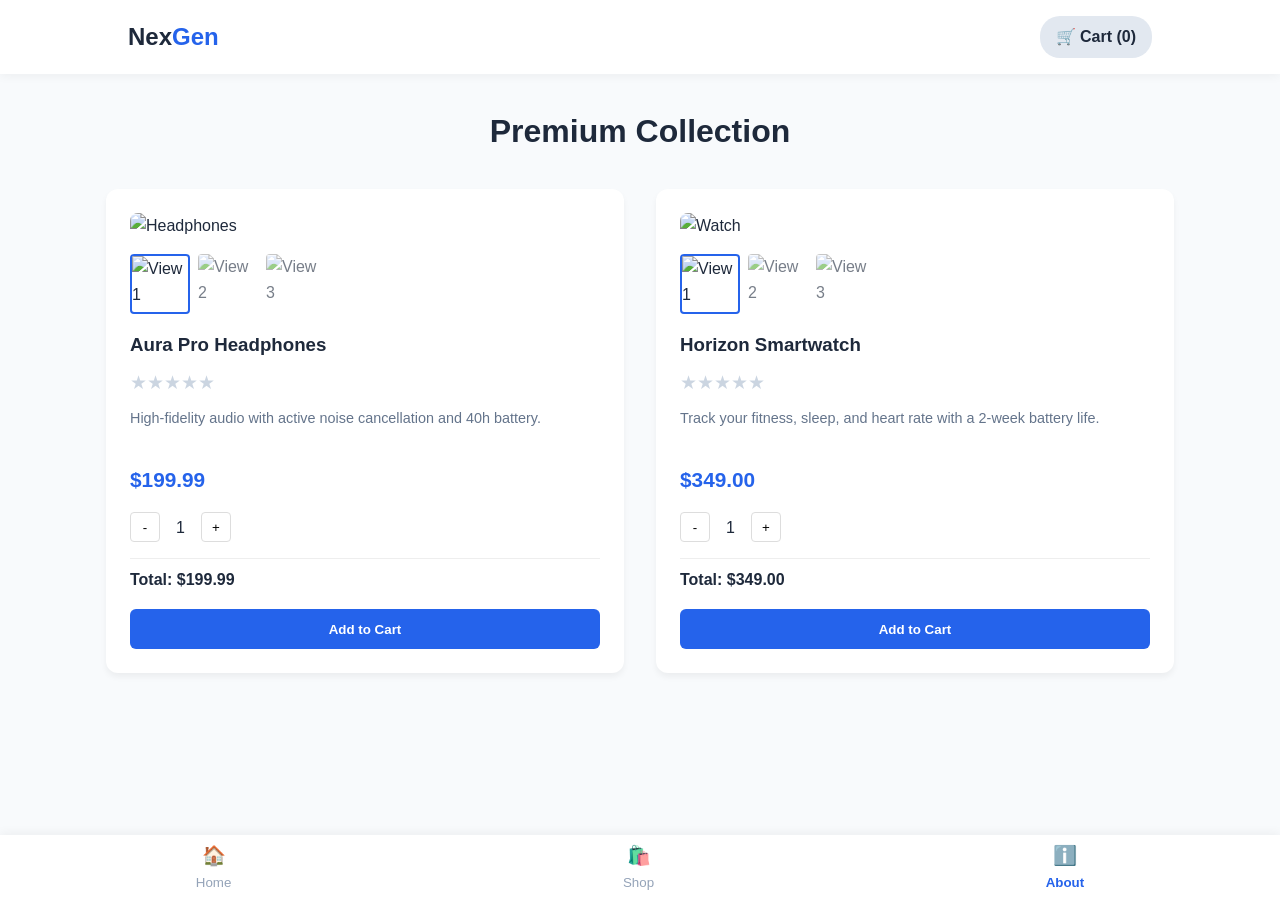
==== index.html @ 820c5898 "praveenG" ====
<!DOCTYPE html>
<html lang="en">
<head>
    <meta charset="UTF-8">
    <meta name="viewport" content="width=device-width, initial-scale=1.0">
    <title>NexGen Electronics | Shop</title>
    <link rel="stylesheet" href="style.css">

</head>
<body>

    <header class="main-header">
        <div class="logo">Nex<span>Gen</span></div>
        <!-- <nav>
            <ul class="nav-links">
                <li><a href="home.html">Home</a></li>
                <li><a href="work.html" class="active">Shop</a></li>
                <li><a href="about.html">About</a></li>
            </ul>
        </nav> -->
        <div class="cart-status">
            🛒 Cart (<span id="globalCartCount">0</span>)
        </div>
    </header>

    <main class="container" style="margin-bottom: 70px">
        <h1 class="section-title">Premium Collection</h1>
        
        <div class="product-grid">
            <div class="product-card" data-base-price="199.99">
                <div class="gallery">
                    <img src="https://images.unsplash.com/photo-1505740420928-5e560c06d30e?w=500" class="main-img" alt="Headphones">
                    <div class="thumbs">
                        <img src="https://images.unsplash.com/photo-1505740420928-5e560c06d30e?w=500" class="active" alt="View 1">
                        <img src="https://images.unsplash.com/photo-1484704849700-f032a568e944?w=500" alt="View 2">
                        <img src="https://images.unsplash.com/photo-1583394838336-acd977736f90?w=500" alt="View 3">
                    </div>
                </div>
                <div class="details">
                    <h3>Aura Pro Headphones</h3>
                    <div class="stars" data-rating="0">
                        <span data-v="1">★</span><span data-v="2">★</span><span data-v="3">★</span><span data-v="4">★</span><span data-v="5">★</span>
                    </div>
                    <p class="desc">High-fidelity audio with active noise cancellation and 40h battery.</p>
                    <p class="price">$199.99</p>
                    <div class="qty-control">
                        <button class="minus">-</button>
                        <span class="qty">1</span>
                        <button class="plus">+</button>
                    </div>
                    <p class="total-line">Total: $<span class="total">199.99</span></p>
                    <button class="btn-add">Add to Cart</button>
                </div>
            </div>

            <div class="product-card" data-base-price="349.00">
                <div class="gallery">
                    <img src="https://images.unsplash.com/photo-1523275335684-37898b6baf30?w=500" class="main-img" alt="Watch">
                    <div class="thumbs">
                        <img src="https://images.unsplash.com/photo-1523275335684-37898b6baf30?w=500" class="active" alt="View 1">
                        <img src="https://images.unsplash.com/photo-1508685096489-7aacd43bd3b1?w=500" alt="View 2">
                        <img src="https://images.unsplash.com/photo-1542496658-e33a6d0d50f6?w=500" alt="View 3">
                    </div>
                </div>
                <div class="details">
                    <h3>Horizon Smartwatch</h3>
                    <div class="stars" data-rating="0">
                        <span data-v="1">★</span><span data-v="2">★</span><span data-v="3">★</span><span data-v="4">★</span><span data-v="5">★</span>
                    </div>
                    <p class="desc">Track your fitness, sleep, and heart rate with a 2-week battery life.</p>
                    <p class="price">$349.00</p>
                    <div class="qty-control">
                        <button class="minus">-</button>
                        <span class="qty">1</span>
                        <button class="plus">+</button>
                    </div>
                    <p class="total-line">Total: $<span class="total">349.00</span></p>
                    <button class="btn-add">Add to Cart</button>
                </div>
            </div>
        </div>
    </main>

    <div id="toast" class="toast">Product added to cart! 🛒</div>

    <nav style="position: fixed; bottom: 0; left: 0; width: 100%; height: 65px; background: white; display: flex; justify-content: space-around; align-items: center; box-shadow: 0 -2px 10px rgba(0,0,0,0.05); z-index: 1000;">
        <a href="homepage.html" style="text-decoration: none; color: #94a3b8; display: flex; flex-direction: column; align-items: center;">
            <span style="font-size: 1.2rem;">🏠</span>
            <small>Home</small>
        </a>
        <a href="index.html" style="text-decoration: none; color: #94a3b8; display: flex; flex-direction: column; align-items: center;">
            <span style="font-size: 1.2rem;">🛍️</span>
            <small>Shop</small>
        </a>
        <a href="about.html" style="text-decoration: none; color: #2563eb; display: flex; flex-direction: column; align-items: center;">
            <span style="font-size: 1.2rem;">ℹ️</span>
            <small style="font-weight: bold;">About</small>
        </a>
    </nav>

    <script src="script.js"></script>
</body>
</html>
---- style.css ----
:root {
    --primary: #2563eb;
    --dark: #1e293b;
    --light: #f8fafc;
    --accent: #f59e0b;
}

* { box-sizing: border-box; 
    margin: 0; 
    padding: 0; 
    font-family: 'Inter', sans-serif; 
}

body { background: var(--light); 
    color: var(--dark); 
    line-height: 1.6; }

/* Navbar */
.main-header {
    background: white;
    padding: 1rem 10%; 
    display: flex;
    justify-content: space-between;
    align-items: center;
    box-shadow: 0 2px 10px rgba(0,0,0,0.05);
    position: sticky;  
    top: 0; 
    z-index: 100;
}
.logo { font-size: 1.5rem; 
        font-weight: 800; }
.logo span { color: var(--primary); }
.nav-links { display: flex; 
    list-style: none;  
    gap: 2rem; }
.nav-links a { text-decoration: none; 
    color: var(--dark); 
    font-weight: 500; }
.nav-links a.active { color: var(--primary); }
.cart-status { font-weight: bold;
     background: #e2e8f0; 
     padding: 0.5rem 1rem; 
     border-radius: 20px; }

/* Grid */
.container { max-width: 1100px; 
    margin: 2rem auto; 
    padding: 0 1rem; }
.section-title { margin-bottom: 2rem;  
    text-align: center; }
.product-grid { display: grid; 
    grid-template-columns: repeat(auto-fit, minmax(320px, 1fr));
     gap: 2rem; }

/* Product Card */
.product-card { background: white;
     border-radius: 12px; 
     padding: 1.5rem; 
     box-shadow: 0 4px 6px rgba(0,0,0,0.05); 
     transition: 0.3s; }
.product-card:hover { transform: translateY(-5px);
     box-shadow: 0 10px 20px rgba(0,0,0,0.1); }

.main-img { width: 100%; 
    height: 250px; 
    object-fit: cover; 
    border-radius: 8px; 
    margin-bottom: 1rem; }
.thumbs { display: flex; 
    gap: 0.5rem; 
    margin-bottom: 1rem; }
.thumbs img { width: 60px; 
    height: 60px; 
    object-fit: cover; 
    border-radius: 4px; 
    cursor: pointer; 
    opacity: 0.6; }
.thumbs img.active { opacity: 1; 
    border: 2px solid var(--primary); }

.stars { color: #cbd5e1; 
    cursor: pointer; 
    font-size: 1.2rem; 
    margin: 0.5rem 0; }
.stars span.gold { color: var(--accent); }

.price { font-size: 1.3rem; 
    font-weight: bold; 
    color: var(--primary); }
.desc { font-size: 0.9rem; 
    color: #64748b; 
    margin: 0.5rem 0; 
    height: 3rem; 
    overflow: hidden; }

/* Controls */
.qty-control { display: flex; 
    align-items: center; 
    gap: 1rem; 
    margin: 1rem 0; }
.qty-control button { width: 30px; 
    height: 30px; 
    cursor: pointer; 
    border: 1px solid #ddd; 
    background: white; 
    border-radius: 4px; }
.total-line { font-weight: bold; 
    border-top: 1px solid #eee; 
    padding-top: 0.5rem; }

.btn-add {
    width: 100%; 
    background: var(--primary); 
    color: white; 
    border: none;
    padding: 0.8rem; 
    border-radius: 6px; 
    font-weight: bold;
     cursor: pointer;
      margin-top: 1rem; 
      transition: 0.2s;
}
.btn-add:hover { background: #1d4ed8; }

/* Toast */
.toast {
    position:fixed; 
    bottom: -100px; 
    right: 20px; 
    background: #10b981; 
    color: white;
    padding: 1rem 2rem; 
    border-radius: 8px; 
    transition: 0.5s; 
    box-shadow: 0 4px 12px rgba(0,0,0,0.2);
}
.toast.show { bottom: 60px; }
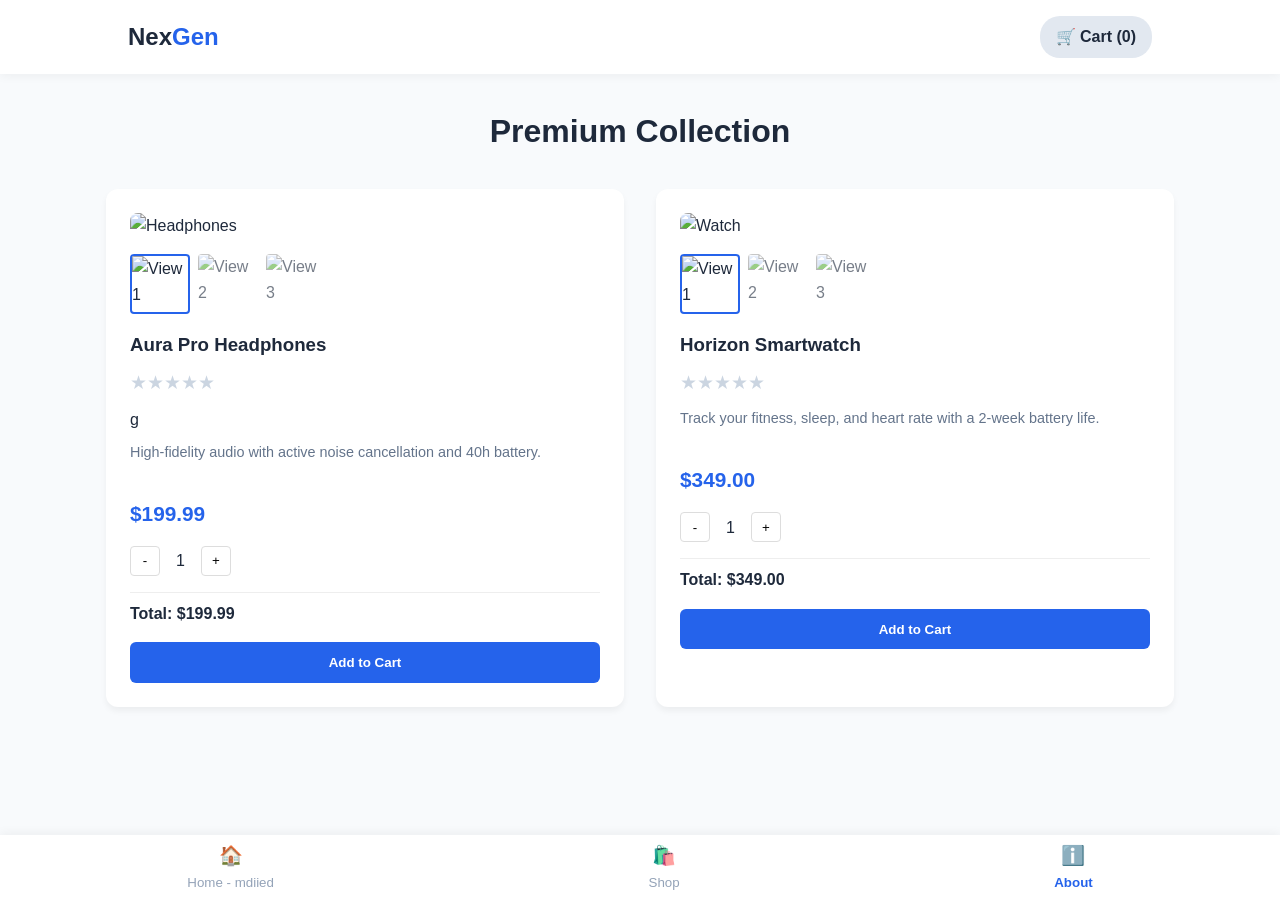
==== commit 90661b96: "udated the index age" ====
--- a/index.html
+++ b/index.html
@@ -40,7 +40,7 @@
                     <h3>Aura Pro Headphones</h3>
                     <div class="stars" data-rating="0">
                         <span data-v="1">★</span><span data-v="2">★</span><span data-v="3">★</span><span data-v="4">★</span><span data-v="5">★</span>
-                    </div>
+                    </div>g
                     <p class="desc">High-fidelity audio with active noise cancellation and 40h battery.</p>
                     <p class="price">$199.99</p>
                     <div class="qty-control">
@@ -86,7 +86,8 @@
     <nav style="position: fixed; bottom: 0; left: 0; width: 100%; height: 65px; background: white; display: flex; justify-content: space-around; align-items: center; box-shadow: 0 -2px 10px rgba(0,0,0,0.05); z-index: 1000;">
         <a href="homepage.html" style="text-decoration: none; color: #94a3b8; display: flex; flex-direction: column; align-items: center;">
             <span style="font-size: 1.2rem;">🏠</span>
-            <small>Home</small>
+            <small>Home - mdiied
+            </small>
         </a>
         <a href="index.html" style="text-decoration: none; color: #94a3b8; display: flex; flex-direction: column; align-items: center;">
             <span style="font-size: 1.2rem;">🛍️</span>
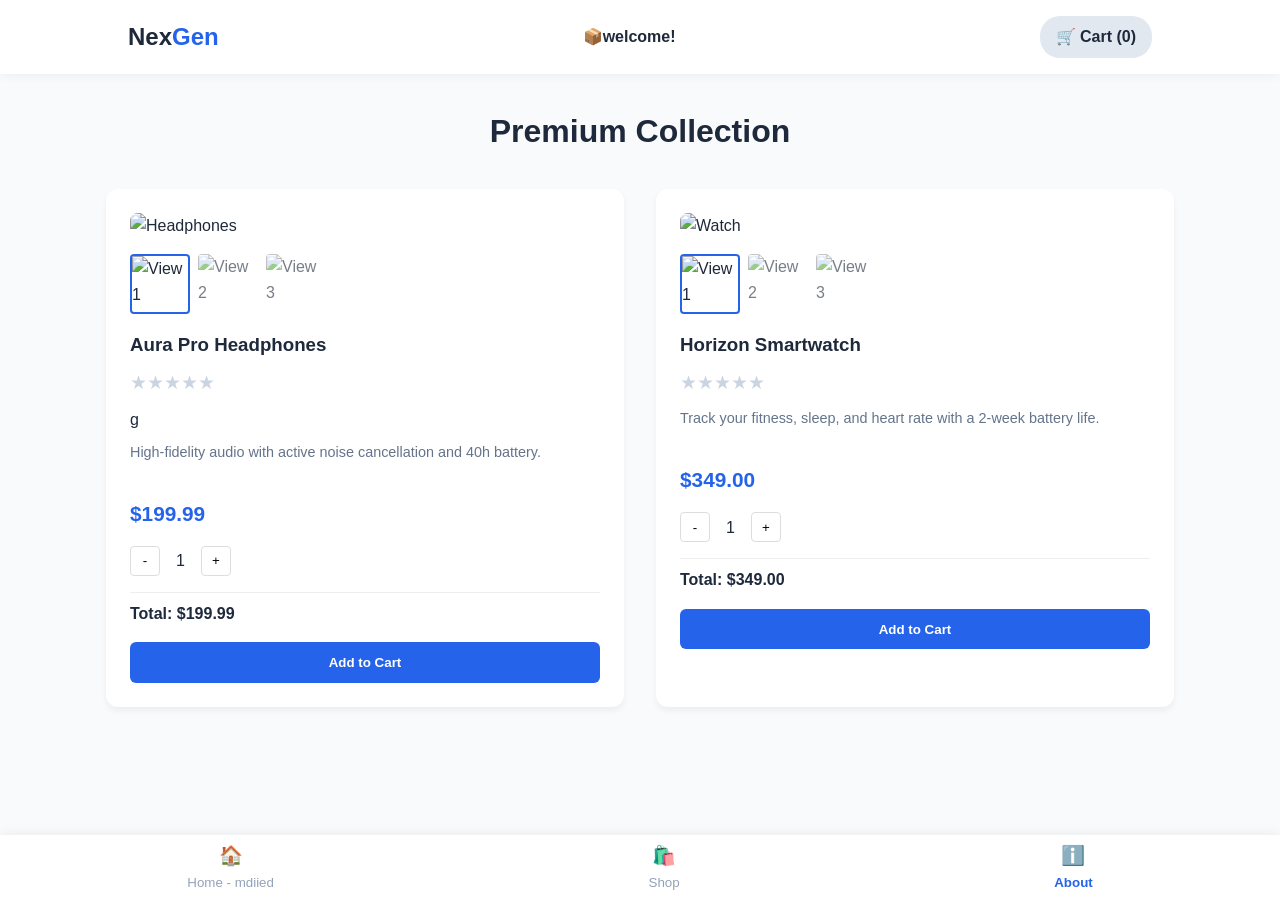
==== commit 5d78fd63: "my branch" ====
--- a/index.html
+++ b/index.html
@@ -11,13 +11,11 @@
 
     <header class="main-header">
         <div class="logo">Nex<span>Gen</span></div>
-        <!-- <nav>
+        <nav>
             <ul class="nav-links">
-                <li><a href="home.html">Home</a></li>
-                <li><a href="work.html" class="active">Shop</a></li>
-                <li><a href="about.html">About</a></li>
+                <li><a><strong> 📦welcome!</strong> </a></li>
             </ul>
-        </nav> -->
+        </nav>
         <div class="cart-status">
             🛒 Cart (<span id="globalCartCount">0</span>)
         </div>
